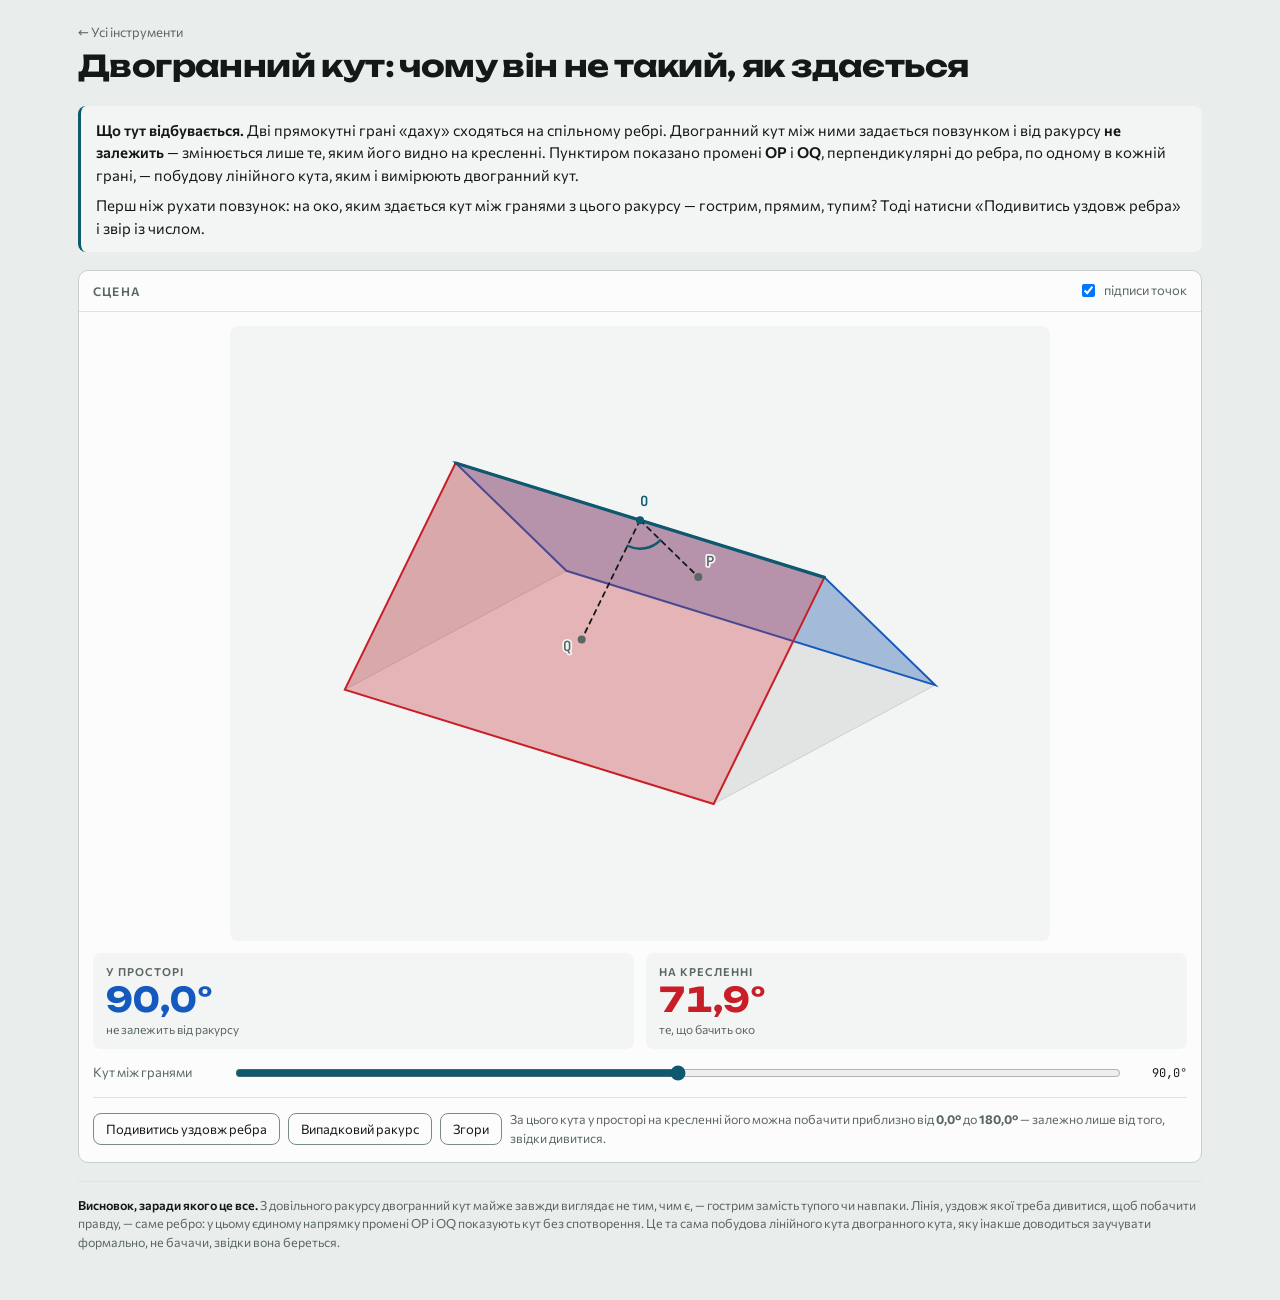
==== tools/dvohrannyi-kut/index.html @ 5336396d "Три нові інструменти: двогранний кут, тіні, принцип Кавальєрі" ====
<!doctype html>
<html lang="uk">
<head>
<meta charset="utf-8">
<meta name="viewport" content="width=device-width, initial-scale=1">
<title>Двогранний кут: чому він не такий, як здається — Web_Tools</title>
<meta name="description" content="Кут між гранями на екрані і кут між гранями насправді — це різні речі. Знайди ракурс, у якому кут не бреше.">
<link rel="preconnect" href="https://fonts.googleapis.com">
<link rel="preconnect" href="https://fonts.gstatic.com" crossorigin>
<link rel="stylesheet" href="https://fonts.googleapis.com/css2?family=Commissioner:wght@300;400;500;600;700&family=JetBrains+Mono:wght@400;600&family=Unbounded:wght@500;700&display=swap">
<link rel="stylesheet" href="../../assets/style.css">
<link rel="stylesheet" href="../../assets/tool.css">
</head>
<body>
<div class="wrap">

  <header class="topbar">
    <div>
      <a class="backlink" href="../../">← Усі інструменти</a>
      <h1>Двогранний кут: чому він не такий, як здається</h1>
    </div>
  </header>

  <div class="task">
    <p><b>Що тут відбувається.</b> Дві прямокутні грані «даху» сходяться на спільному ребрі. Двогранний кут між ними задається повзунком і від ракурсу <b>не залежить</b> — змінюється лише те, яким його видно на кресленні. Пунктиром показано промені <b>OP</b> і <b>OQ</b>, перпендикулярні до ребра, по одному в кожній грані, — побудову лінійного кута, яким і вимірюють двогранний кут.</p>
    <p>Перш ніж рухати повзунок: на око, яким здається кут між гранями з цього ракурсу — гострим, прямим, тупим? Тоді натисни «Подивитись уздовж ребра» і звір із числом.</p>
  </div>

  <section class="panel">
    <div class="head">
      <h2>Сцена</h2>
      <label class="chk"><input type="checkbox" id="lbls" checked> підписи точок</label>
    </div>
    <div class="body">
      <canvas class="cube" id="cv" aria-label="Двогранний кут та його проєкція"></canvas>

      <div class="pair">
        <div class="real">
          <div class="cap">У просторі</div>
          <div class="val" id="vReal">90,0°</div>
          <div class="hint">не залежить від ракурсу</div>
        </div>
        <div class="drawn">
          <div class="cap">На кресленні</div>
          <div class="val" id="vDrawn">—</div>
          <div class="hint">те, що бачить око</div>
        </div>
      </div>
      <div class="flag" id="flag" hidden></div>

      <div class="sliders">
        <div class="sl"><label for="sT">Кут між гранями</label><input type="range" id="sT" min="10" max="170" step="0.5" value="90"><output id="oT">90,0°</output></div>
      </div>

      <div class="toolrow">
        <button id="bEdge">Подивитись уздовж ребра</button>
        <button id="bRnd">Випадковий ракурс</button>
        <button id="bTop">Згори</button>
        <div class="note" id="note"></div>
      </div>
    </div>
  </section>

  <footer>
    <b>Висновок, заради якого це все.</b> З довільного ракурсу двогранний кут майже завжди виглядає не тим, чим є, — гострим замість тупого чи навпаки. Лінія, уздовж якої треба дивитися, щоб побачити правду, — саме ребро: у цьому єдиному напрямку промені OP і OQ показують кут без спотворення. Це та сама побудова лінійного кута двогранного кута, яку інакше доводиться заучувати формально, не бачачи, звідки вона береться.
  </footer>
</div>

<script src="model.js"></script>
<script>
(function () {
  var scene = DihedralAngle.create(document.getElementById("cv"));
  var sT = document.getElementById("sT"), oT = document.getElementById("oT");
  var note = document.getElementById("note"), flag = document.getElementById("flag");

  function fmt(x) { return x.toFixed(1).replace(".", ",") + "°"; }

  scene.onChange = function (s) {
    document.getElementById("vReal").textContent = fmt(s.real);
    if (s.drawn == null) {
      document.getElementById("vDrawn").textContent = "—";
      flag.hidden = false;
      flag.textContent = "Один із променів дивиться точно в камеру: на кресленні він виродився в точку, і кута не видно взагалі. Це теж відповідь на питання, чи можна вірити рисунку.";
    } else {
      document.getElementById("vDrawn").textContent = fmt(s.drawn);
      flag.hidden = true;
    }
    oT.textContent = fmt(s.real);
  };

  function updateRange() {
    var r = scene.range();
    note.innerHTML = "За цього кута у просторі на кресленні його можна побачити приблизно від <b>" +
      fmt(r[0]) + "</b> до <b>" + fmt(r[1]) + "</b> — залежно лише від того, звідки дивитися.";
  }

  sT.addEventListener("input", function () { scene.setTheta(parseFloat(sT.value)); });
  sT.addEventListener("change", updateRange);
  document.getElementById("lbls").addEventListener("change", function (e) { scene.setLabels(e.target.checked); });
  document.getElementById("bEdge").addEventListener("click", function () { scene.lookAlongEdge(); });
  document.getElementById("bRnd").addEventListener("click", function () { scene.randomView(); });
  document.getElementById("bTop").addEventListener("click", function () { scene.fromAbove(); });

  scene.draw();
  updateRange();
})();
</script>
</body>
</html>
---- assets/style.css ----
/* Спільні стилі всіх сторінок Web_Tools.
   Кольори й шрифти — не тут, а в tokens.css: він єдина машинна версія
   дизайн-коду (опис ролей — у `ДОВІДКОВО_дизайн_код.md` у корені проєкту). */
@import url('tokens.css');

*{box-sizing:border-box}
html{color-scheme:light dark}
body{margin:0;background:var(--paper);color:var(--ink);font-family:var(--ff-body);
     font-size:15px;line-height:1.5;-webkit-font-smoothing:antialiased}
img{max-width:100%}
[hidden]{display:none!important}
.wrap{max-width:1160px;margin:0 auto;padding:20px 18px 48px;
      display:flex;flex-direction:column;gap:18px}
.wrap.wide{max-width:1320px}

a{color:var(--accent)}
.eyebrow{font-size:11px;letter-spacing:.14em;text-transform:uppercase;color:var(--accent);
         font-weight:600;margin:0 0 4px}
h1{font-family:var(--ff-display);font-weight:700;font-size:clamp(21px,2.6vw,30px);
   margin:0;letter-spacing:-.02em;text-wrap:balance}
h2{font-family:var(--ff-display);font-weight:500;font-size:19px;margin:0 0 6px;letter-spacing:-.01em}
.lede{margin:6px 0 0;color:var(--muted);max-width:66ch}

/* ---- шапка сторінки ---- */
.topbar{display:flex;flex-wrap:wrap;align-items:flex-end;justify-content:space-between;gap:14px}
.backlink{display:inline-flex;align-items:center;gap:6px;text-decoration:none;color:var(--muted);
          font-size:13px}
.backlink:hover{color:var(--accent)}

/* ---- кнопки ---- */
button,.btn{font-family:inherit;font-size:13px;color:var(--ink);background:var(--surface);
  border:1px solid var(--line-strong);border-radius:8px;padding:7px 12px;cursor:pointer;
  text-decoration:none;display:inline-flex;align-items:center;gap:7px}
button:hover,.btn:hover{border-color:var(--accent-hover)}
button:focus-visible,.btn:focus-visible,input:focus-visible{outline:2px solid var(--accent);outline-offset:2px}
.btn.primary,button.primary{background:var(--accent);border-color:var(--accent);
  color:var(--on-accent);font-weight:600}

/* ---- панель інструментів ---- */
.search{display:flex;align-items:center;gap:10px;background:var(--surface);
  border:1px solid var(--line-strong);border-radius:var(--r);padding:4px 12px}
.search input{flex:1;border:0;background:transparent;color:inherit;font:inherit;
  padding:9px 0;min-width:0}
.search input::placeholder{color:var(--muted)}
.search .count{font-family:var(--ff-mono);font-size:12px;color:var(--muted);white-space:nowrap}

.tools{display:grid;gap:12px;grid-template-columns:repeat(auto-fill,minmax(300px,1fr))}
.tool{background:var(--surface);border:1px solid var(--line);border-radius:var(--r);
  padding:15px 16px;display:flex;flex-direction:column;gap:9px}
.tool h3{margin:0;font-size:17px;font-weight:600;text-wrap:balance}
.tool p{margin:0;color:var(--muted);font-size:13.5px}
.tool .tags{display:flex;flex-wrap:wrap;gap:5px;margin-top:auto;padding-top:4px}
.tag{font-size:11.5px;color:var(--muted);background:var(--surface-2);
  border:1px solid var(--line-soft);border-radius:999px;padding:2px 9px}
.tag.klas{color:var(--accent);background:var(--accent-soft);border-color:transparent;font-weight:600}
.tool .row{display:flex;flex-wrap:wrap;gap:7px;padding-top:4px}
.tool.external{border-style:dashed}
.empty{color:var(--muted);padding:24px 4px;font-size:14px}

/* ---- модалка QR ---- */
dialog.qr{border:1px solid var(--line);border-radius:var(--r);background:var(--surface);
  color:var(--ink);padding:0;max-width:min(92vw,380px)}
dialog.qr::backdrop{background:rgba(10,20,18,.55)}
dialog.qr .in{padding:18px;display:flex;flex-direction:column;gap:12px;align-items:center}
dialog.qr h3{margin:0;font-size:16px;text-align:center}
dialog.qr img{width:240px;height:240px;image-rendering:pixelated;
  background:#fff;border-radius:6px;padding:8px}
dialog.qr code{font-family:var(--ff-mono);font-size:11.5px;color:var(--muted);
  word-break:break-all;text-align:center}

/* ---- підвал ---- */
footer{color:var(--muted);font-size:12.5px;border-top:1px solid var(--line-soft);padding-top:14px}
footer b{color:var(--ink);font-weight:600}

@media (prefers-reduced-motion:reduce){*{transition:none!important;animation:none!important}}
---- assets/tool.css ----
/* Стилі сторінок-інструментів: спільні для всіх інструментів набору
   і для обох версій кожного (учнівської й учительської).
   Кольори — з tokens.css, який підключає style.css. */

.panel{background:var(--surface);border:1px solid var(--line);border-radius:var(--r);overflow:hidden}
.panel > .head{display:flex;align-items:center;justify-content:space-between;gap:10px;
  padding:10px 14px;border-bottom:1px solid var(--line-soft)}
.panel > .head h2{margin:0;font-family:var(--ff-body);font-size:12px;letter-spacing:.1em;
  text-transform:uppercase;color:var(--muted);font-weight:600}
.panel .body{padding:14px}

canvas.cube{display:block;width:100%;max-width:820px;margin-inline:auto;height:auto;
  aspect-ratio:4/3;touch-action:none;cursor:grab;background:var(--surface-2);border-radius:8px}
canvas.cube:active{cursor:grabbing}

.readout{display:flex;align-items:baseline;gap:12px;margin:12px 0 2px}
.readout .n{font-family:var(--ff-display);font-weight:700;font-size:46px;line-height:.9;
  font-variant-numeric:tabular-nums}
.readout .word{font-size:17px;font-weight:600}
.readout .sub{font-size:12.5px;color:var(--muted)}

.flag{margin-top:10px;padding:8px 11px;border-radius:8px;background:var(--warn-bg);
  color:var(--warn);font-size:13px;border:1px solid var(--line-soft)}

.sliders{display:grid;gap:9px;margin-top:14px}
.sl{display:grid;grid-template-columns:130px 1fr 58px;align-items:center;gap:10px;font-size:13px}
.sl label{color:var(--muted)}
.sl output{font-family:var(--ff-mono);font-size:12px;text-align:right;font-variant-numeric:tabular-nums}
input[type=range]{width:100%;accent-color:var(--accent)}
@media (max-width:520px){.sl{grid-template-columns:104px 1fr 50px}}

.toolrow{display:flex;flex-wrap:wrap;gap:8px;align-items:center;margin-top:14px;
  padding-top:12px;border-top:1px solid var(--line-soft)}
.toolrow .note{font-size:12.5px;color:var(--muted);flex:1 1 220px;min-width:0}
label.chk{display:inline-flex;gap:6px;align-items:center;font-size:13px;color:var(--muted);cursor:pointer}

/* смуга знахідок: які кількості сторін учень уже зустрів */
.found{display:flex;flex-wrap:wrap;align-items:center;gap:8px;margin-top:14px;
  padding-top:12px;border-top:1px solid var(--line-soft)}
.found .cap{font-size:12px;color:var(--muted);letter-spacing:.06em;text-transform:uppercase;
  font-weight:600;width:100%}
.chip{font-family:var(--ff-mono);font-size:14px;font-weight:600;border-radius:8px;
  border:1px dashed var(--line);color:var(--muted);background:transparent;
  padding:6px 13px;min-width:44px;text-align:center}
.chip.on{border-style:solid;font-weight:700}
.chip.on[data-k="3"]{background:var(--c1);border-color:var(--c1);color:var(--on-c1)}
.chip.on[data-k="4"]{background:var(--c2);border-color:var(--c2);color:var(--on-c2)}
.chip.on[data-k="5"]{background:var(--c3);border-color:var(--c3);color:var(--on-c3)}
.chip.on[data-k="6"]{background:var(--c4);border-color:var(--c4);color:var(--on-c4)}

.task{background:var(--surface-2);border-left:3px solid var(--accent);border-radius:8px;
  padding:13px 15px;margin:0}
.task p{margin:0 0 8px}
.task p:last-child{margin:0}
.task b{font-weight:600}

/* --- пульт учителя: етапи уроку й таймер --- */
.clock{display:flex;align-items:center;gap:10px;background:var(--surface);
  border:1px solid var(--line);border-radius:var(--r);padding:8px 10px 8px 14px}
.clock .t{font-family:var(--ff-mono);font-size:26px;font-weight:600;
  font-variant-numeric:tabular-nums;letter-spacing:-.02em;min-width:5ch}
.clock.over .t{color:var(--warn)}
.clock .lbl{font-size:11px;color:var(--muted);letter-spacing:.06em;text-transform:uppercase}

.steps{display:flex;gap:6px;overflow-x:auto;padding-bottom:4px}
.step{flex:0 0 auto;display:flex;align-items:baseline;gap:8px;background:var(--surface);
  border:1px solid var(--line-soft);border-radius:8px;padding:7px 12px;cursor:pointer;
  white-space:nowrap;font-size:13px;color:var(--muted)}
.step .no{font-family:var(--ff-display);font-weight:500;font-size:12px;color:var(--muted)}
.step .mins{font-family:var(--ff-mono);font-size:11px;color:var(--muted)}
.step[aria-selected="true"]{background:var(--accent);border-color:var(--accent);color:var(--on-accent)}
.step[aria-selected="true"] .no,.step[aria-selected="true"] .mins{color:var(--on-accent);opacity:.85}
.step[data-done="1"]:not([aria-selected="true"]){border-color:var(--accent);color:var(--ink)}

.main{display:grid;grid-template-columns:minmax(0,1.15fr) minmax(0,1fr);gap:16px;align-items:start}
@media (max-width:960px){.main{grid-template-columns:1fr}}

.stage h3{font-family:var(--ff-display);font-weight:500;font-size:19px;margin:0 0 2px;
  letter-spacing:-.01em;text-wrap:balance}
.stage .meta{display:flex;flex-wrap:wrap;gap:8px;align-items:center;margin:0 0 14px;
  font-size:12.5px;color:var(--muted)}
.pill{display:inline-block;padding:2px 9px;border-radius:999px;background:var(--accent-soft);
  color:var(--accent);font-size:11.5px;font-weight:600}
.role{display:grid;grid-template-columns:76px 1fr;gap:10px;padding:9px 0;
  border-top:1px solid var(--line-soft)}
.role dt{font-size:11px;letter-spacing:.09em;text-transform:uppercase;color:var(--muted);
  font-weight:600;padding-top:2px}
.role dd{margin:0;font-size:14px}
.qs{margin:12px 0 0;padding:12px 14px;background:var(--surface-2);border-radius:8px;
  border-left:3px solid var(--accent)}
.qs p{margin:0 0 6px;font-size:11px;letter-spacing:.09em;text-transform:uppercase;
  color:var(--muted);font-weight:600}
.qs ul{margin:0;padding-left:18px}
.qs li{margin:3px 0;font-size:14px}
.stage .tip{margin:12px 0 0;font-size:13px;color:var(--muted)}
.stage .tip b{color:var(--ink);font-weight:600}
.navrow{display:flex;gap:8px;margin-top:16px;padding-top:12px;border-top:1px solid var(--line-soft)}

.presets{display:flex;flex-wrap:wrap;gap:6px;margin:12px 0 0}
.presets button{border-left-width:4px}
.p3{border-left-color:var(--c1)} .p4{border-left-color:var(--c2)}
.p5{border-left-color:var(--c3)} .p6{border-left-color:var(--c4)}

/* дві величини поруч: те, що є у просторі, і те, що видно на кресленні */
.pair{display:grid;grid-template-columns:1fr 1fr;gap:12px;margin:12px 0 2px}
.pair > div{background:var(--surface-2);border-radius:8px;padding:11px 13px}
.pair .cap{font-size:11px;letter-spacing:.09em;text-transform:uppercase;
  color:var(--muted);font-weight:600;margin-bottom:2px}
.pair .val{font-family:var(--ff-display);font-weight:700;font-size:34px;line-height:1;
  font-variant-numeric:tabular-nums}
.pair .real .val{color:var(--c4)}
.pair .drawn .val{color:var(--c1)}
.pair .hint{font-size:12px;color:var(--muted);margin-top:4px}
@media (max-width:520px){.pair{grid-template-columns:1fr}}
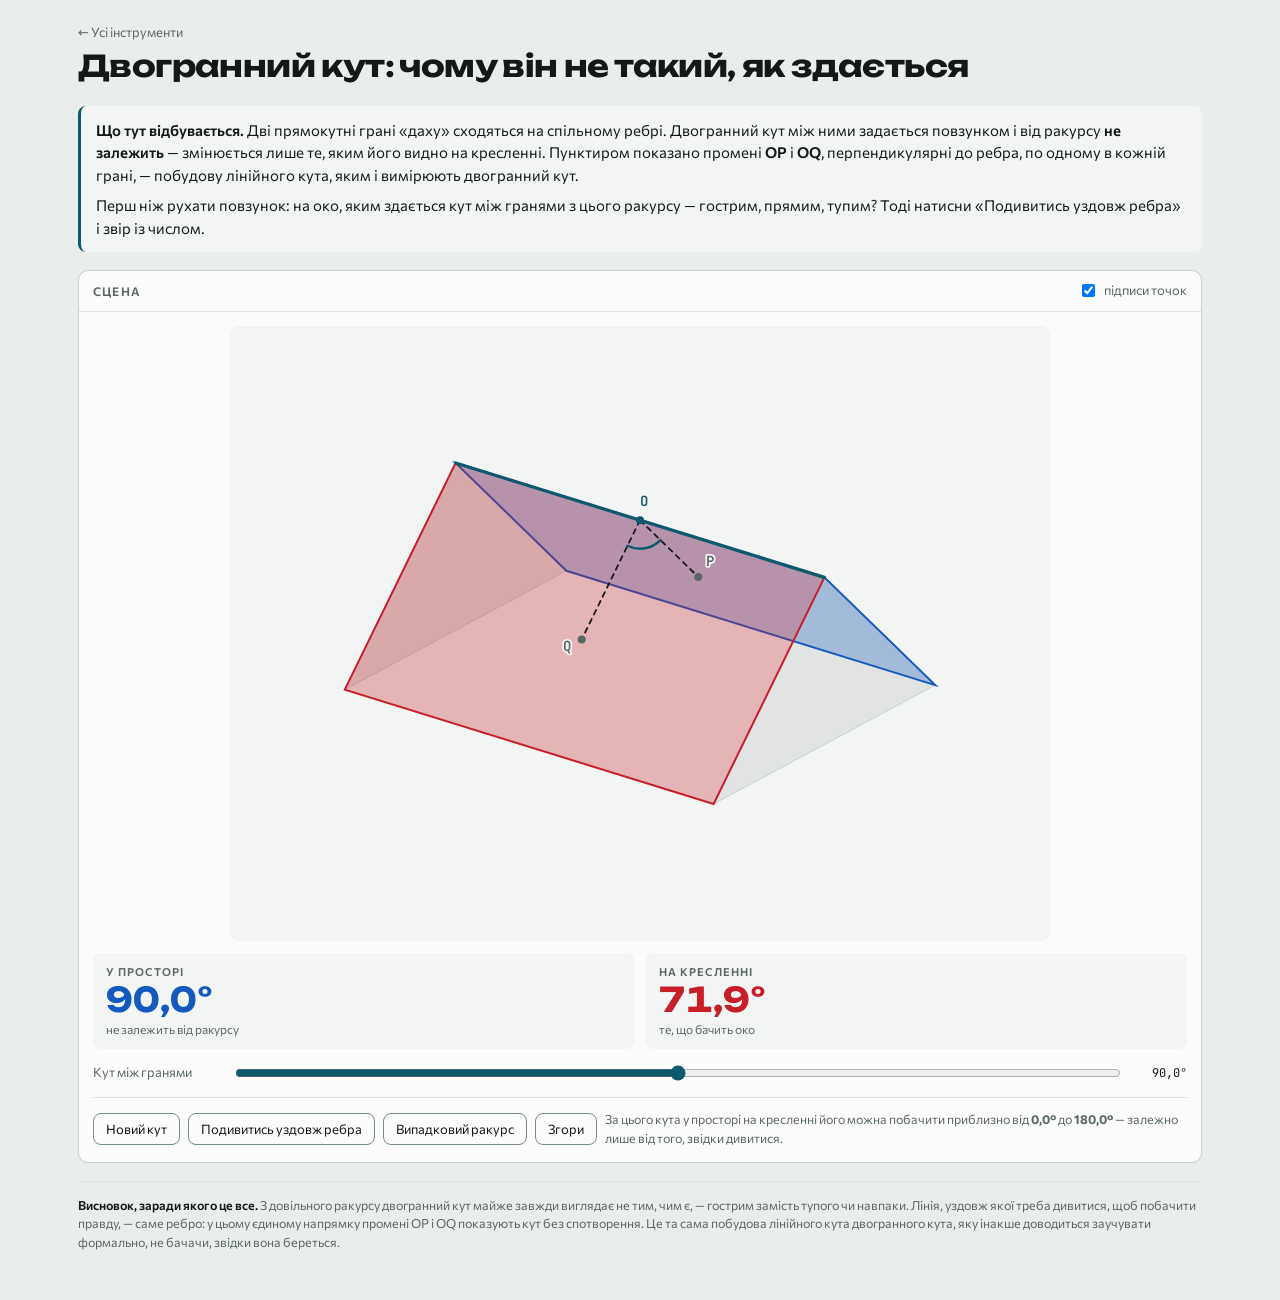
==== commit e921c121: "Спільний рушій (scene3d.js) для всіх інструментів; прибрано мертвий чіп 7; дрібні UX-виправлення" ====
--- a/tools/dvohrannyi-kut/index.html
+++ b/tools/dvohrannyi-kut/index.html
@@ -53,6 +53,7 @@
       </div>
 
       <div class="toolrow">
+        <button id="bNew">Новий кут</button>
         <button id="bEdge">Подивитись уздовж ребра</button>
         <button id="bRnd">Випадковий ракурс</button>
         <button id="bTop">Згори</button>
@@ -66,6 +67,7 @@
   </footer>
 </div>
 
+<script src="../../assets/scene3d.js"></script>
 <script src="model.js"></script>
 <script>
 (function () {
@@ -97,6 +99,9 @@
   sT.addEventListener("input", function () { scene.setTheta(parseFloat(sT.value)); });
   sT.addEventListener("change", updateRange);
   document.getElementById("lbls").addEventListener("change", function (e) { scene.setLabels(e.target.checked); });
+  document.getElementById("bNew").addEventListener("click", function () {
+    scene.newAngle(); sT.value = scene.state.theta; updateRange();
+  });
   document.getElementById("bEdge").addEventListener("click", function () { scene.lookAlongEdge(); });
   document.getElementById("bRnd").addEventListener("click", function () { scene.randomView(); });
   document.getElementById("bTop").addEventListener("click", function () { scene.fromAbove(); });
